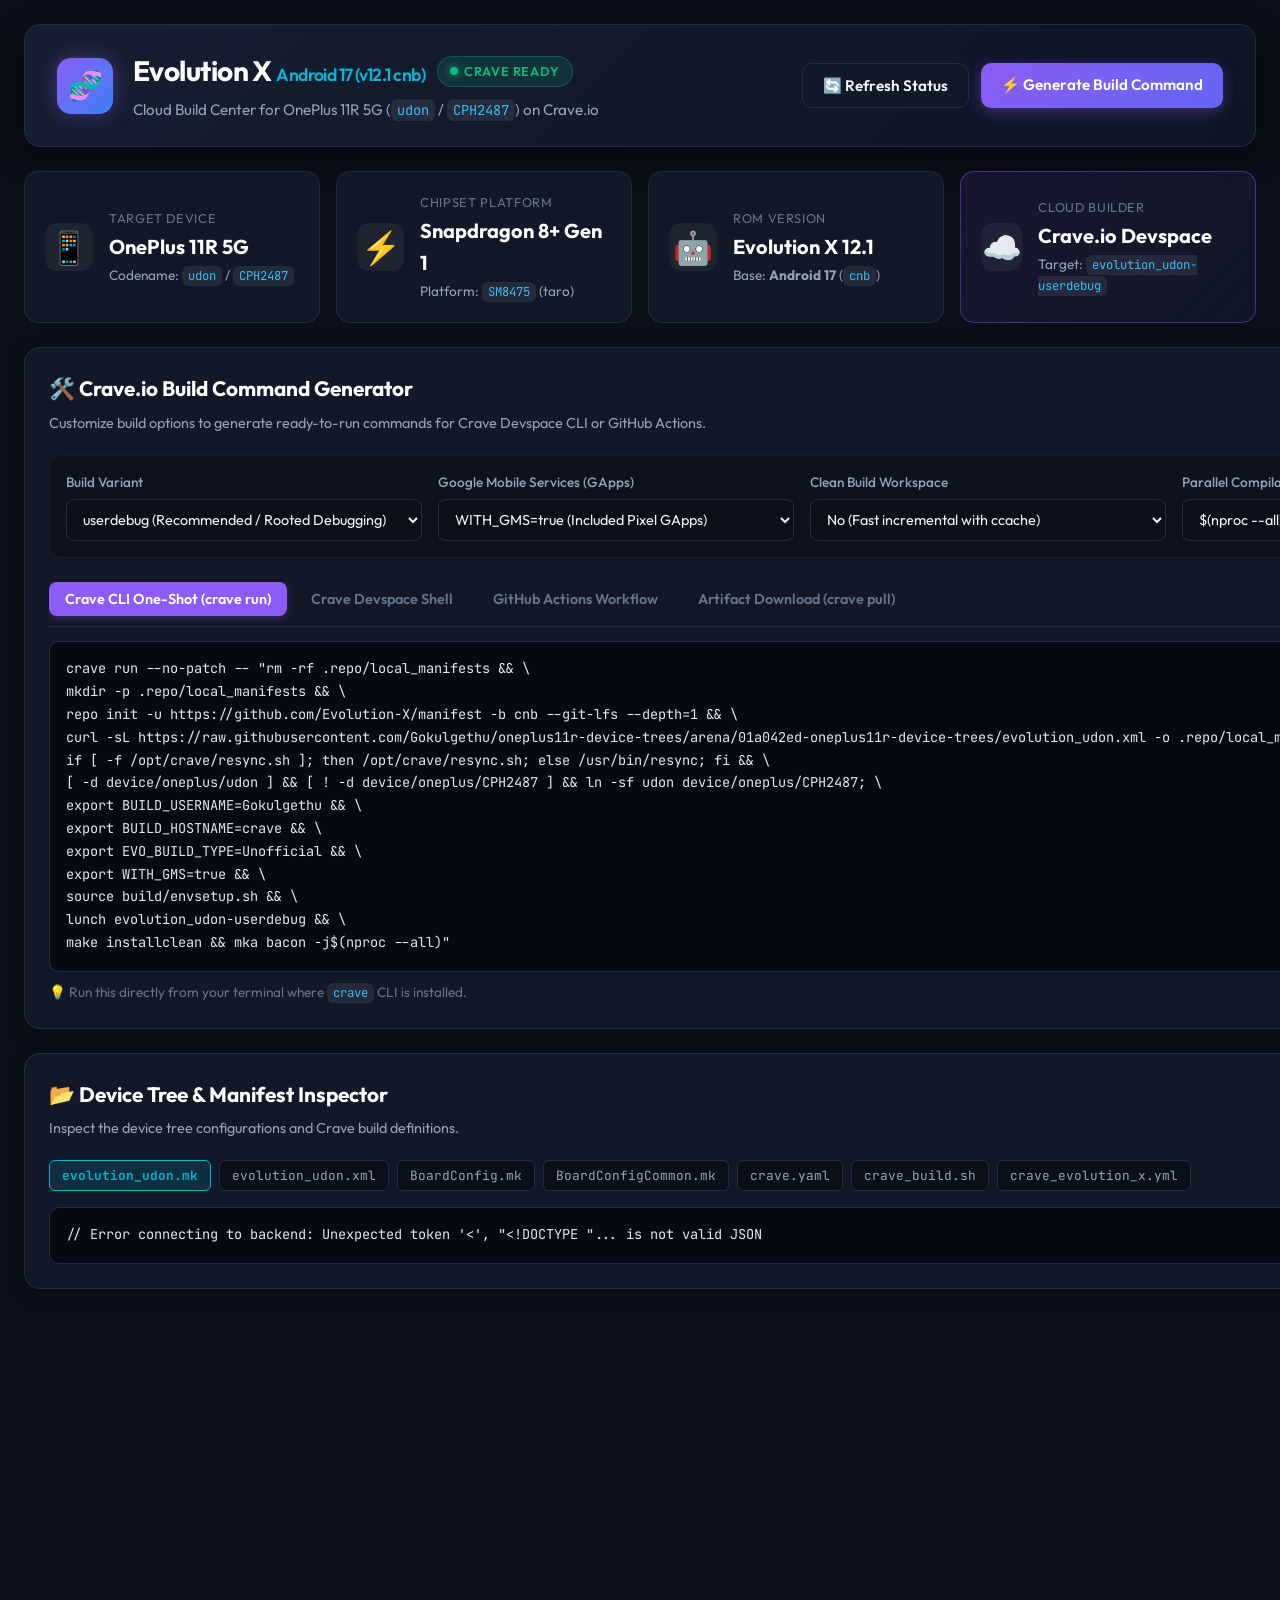
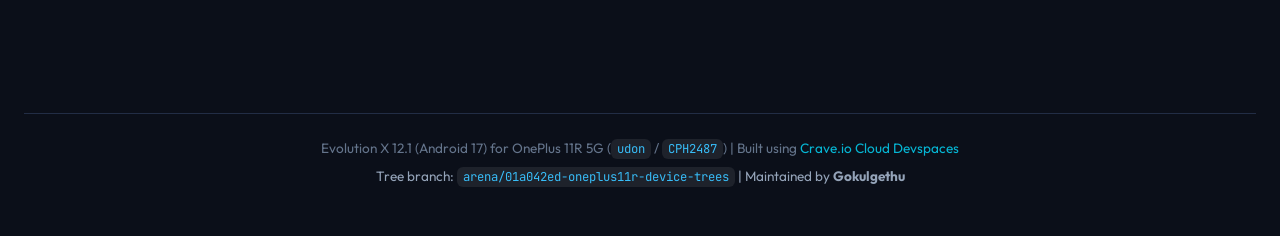
==== dashboard/public/index.html @ c876574c "feat: Add Evolution X Android 17 build support and Crave.io automation for OnePlus 11R (udon) Co-aut" ====
<!DOCTYPE html>
<html lang="en">
<head>
  <meta charset="UTF-8" />
  <meta name="viewport" content="width=device-width, initial-scale=1.0" />
  <title>Evolution X Android 17 — OnePlus 11R (udon) Crave.io Builder</title>
  <link rel="stylesheet" href="style.css" />
  <link rel="preconnect" href="https://fonts.googleapis.com" />
  <link rel="preconnect" href="https://fonts.gstatic.com" crossorigin />
  <link href="https://fonts.googleapis.com/css2?family=JetBrains+Mono:wght@400;500;700&family=Outfit:wght@400;500;600;700;800&display=swap" rel="stylesheet" />
</head>
<body>
  <div class="app-container">
    <!-- Header -->
    <header class="header">
      <div class="header-content">
        <div class="logo-group">
          <div class="brand-badge">
            <span class="icon-evo">🧬</span>
          </div>
          <div>
            <div class="title-row">
              <h1>Evolution X <span class="version-tag">Android 17 (v12.1 cnb)</span></h1>
              <span class="status-pill status-ready"><span class="dot"></span> Crave Ready</span>
            </div>
            <p class="subtitle">Cloud Build Center for OnePlus 11R 5G (<code>udon</code> / <code>CPH2487</code>) on Crave.io</p>
          </div>
        </div>

        <div class="header-actions">
          <button class="btn btn-secondary" id="refreshBtn">🔄 Refresh Status</button>
          <a href="#commandSection" class="btn btn-primary">⚡ Generate Build Command</a>
        </div>
      </div>
    </header>

    <!-- Stats Grid -->
    <section class="stats-grid">
      <div class="stat-card">
        <span class="stat-icon">📱</span>
        <div class="stat-info">
          <div class="stat-label">Target Device</div>
          <div class="stat-val">OnePlus 11R 5G</div>
          <div class="stat-sub">Codename: <code>udon</code> / <code>CPH2487</code></div>
        </div>
      </div>

      <div class="stat-card">
        <span class="stat-icon">⚡</span>
        <div class="stat-info">
          <div class="stat-label">Chipset Platform</div>
          <div class="stat-val">Snapdragon 8+ Gen 1</div>
          <div class="stat-sub">Platform: <code>SM8475</code> (taro)</div>
        </div>
      </div>

      <div class="stat-card">
        <span class="stat-icon">🤖</span>
        <div class="stat-info">
          <div class="stat-label">ROM Version</div>
          <div class="stat-val">Evolution X 12.1</div>
          <div class="stat-sub">Base: <strong>Android 17</strong> (<code>cnb</code>)</div>
        </div>
      </div>

      <div class="stat-card highlight">
        <span class="stat-icon">☁️</span>
        <div class="stat-info">
          <div class="stat-label">Cloud Builder</div>
          <div class="stat-val">Crave.io Devspace</div>
          <div class="stat-sub">Target: <code>evolution_udon-userdebug</code></div>
        </div>
      </div>
    </section>

    <!-- Main Content Grid -->
    <div class="main-layout">
      <!-- Left Column: Crave Build Configurator -->
      <div class="col-primary">
        <!-- Interactive Builder -->
        <section class="card" id="commandSection">
          <div class="card-header">
            <div class="header-title">
              <h2>🛠️ Crave.io Build Command Generator</h2>
              <span class="card-badge">Instant Execution</span>
            </div>
            <p>Customize build options to generate ready-to-run commands for Crave Devspace CLI or GitHub Actions.</p>
          </div>

          <div class="config-grid">
            <div class="form-group">
              <label for="buildType">Build Variant</label>
              <select id="buildType" class="input-control">
                <option value="userdebug" selected>userdebug (Recommended / Rooted Debugging)</option>
                <option value="user">user (Production / Official Testing)</option>
                <option value="eng">eng (Engineering / Verbose Debug)</option>
              </select>
            </div>

            <div class="form-group">
              <label for="gappsOption">Google Mobile Services (GApps)</label>
              <select id="gappsOption" class="input-control">
                <option value="true" selected>WITH_GMS=true (Included Pixel GApps)</option>
                <option value="false">WITH_GMS=false (Vanilla AOSP)</option>
              </select>
            </div>

            <div class="form-group">
              <label for="cleanBuild">Clean Build Workspace</label>
              <select id="cleanBuild" class="input-control">
                <option value="no" selected>No (Fast incremental with ccache)</option>
                <option value="yes">Yes (Clean full rebuild)</option>
              </select>
            </div>

            <div class="form-group">
              <label for="cpuJobs">Parallel Compilation Cores</label>
              <select id="cpuJobs" class="input-control">
                <option value="$(nproc --all)" selected>$(nproc --all) (All Crave cloud cores)</option>
                <option value="32">32 Cores</option>
                <option value="16">16 Cores</option>
              </select>
            </div>
          </div>

          <!-- Command Display Tabs -->
          <div class="tabs-container">
            <div class="tab-buttons">
              <button class="tab-btn active" data-tab="craveRunTab">Crave CLI One-Shot (crave run)</button>
              <button class="tab-btn" data-tab="devspaceTab">Crave Devspace Shell</button>
              <button class="tab-btn" data-tab="ghTab">GitHub Actions Workflow</button>
              <button class="tab-btn" data-tab="pullTab">Artifact Download (crave pull)</button>
            </div>

            <div class="tab-content active" id="craveRunTab">
              <div class="code-wrapper">
                <pre><code id="craveRunCode">crave run --no-patch -- "..."</code></pre>
                <button class="copy-btn" data-target="craveRunCode">📋 Copy Command</button>
              </div>
              <p class="tab-note">💡 Run this directly from your terminal where <code>crave</code> CLI is installed.</p>
            </div>

            <div class="tab-content" id="devspaceTab">
              <div class="code-wrapper">
                <pre><code id="devspaceCode">./crave_build.sh</code></pre>
                <button class="copy-btn" data-target="devspaceCode">📋 Copy Script</button>
              </div>
              <p class="tab-note">💡 Run inside an active Crave Devspace terminal container.</p>
            </div>

            <div class="tab-content" id="ghTab">
              <div class="code-wrapper">
                <pre><code id="ghCode">gh workflow run "Build Evolution X Android 17 (Crave.io)" --ref arena/01a042ed-oneplus11r-device-trees</code></pre>
                <button class="copy-btn" data-target="ghCode">📋 Copy GH CLI</button>
              </div>
              <p class="tab-note">💡 Triggers the automated GitHub Actions runner which handles Crave dispatch, artifact pulling, and release publishing.</p>
            </div>

            <div class="tab-content" id="pullTab">
              <div class="code-wrapper">
                <pre><code id="pullCode">crave pull out/target/product/udon/*.zip
crave pull out/target/product/udon/*.img</code></pre>
                <button class="copy-btn" data-target="pullCode">📋 Copy Pull Commands</button>
              </div>
              <p class="tab-note">💡 Pulls the generated ROM zip, boot, dtbo, vendor_boot, and recovery images from Crave cloud storage.</p>
            </div>
          </div>
        </section>

        <!-- Live File Viewer -->
        <section class="card">
          <div class="card-header">
            <div class="header-title">
              <h2>📂 Device Tree & Manifest Inspector</h2>
              <span class="card-badge" id="activeFileName">evolution_udon.mk</span>
            </div>
            <p>Inspect the device tree configurations and Crave build definitions.</p>
          </div>

          <div class="file-selector-row">
            <button class="file-chip active" data-file="evolution_udon.mk">evolution_udon.mk</button>
            <button class="file-chip" data-file="evolution_udon.xml">evolution_udon.xml</button>
            <button class="file-chip" data-file="BoardConfig.mk">BoardConfig.mk</button>
            <button class="file-chip" data-file="BoardConfigCommon.mk">BoardConfigCommon.mk</button>
            <button class="file-chip" data-file="crave.yaml">crave.yaml</button>
            <button class="file-chip" data-file="crave_build.sh">crave_build.sh</button>
            <button class="file-chip" data-file=".github/workflows/crave_evolution_x.yml">crave_evolution_x.yml</button>
          </div>

          <div class="code-wrapper file-viewer-box">
            <pre><code id="fileContent">Loading configuration file...</code></pre>
            <button class="copy-btn" data-target="fileContent">📋 Copy File</button>
          </div>
        </section>
      </div>

      <!-- Right Column: Specs & Flashing Guide -->
      <div class="col-secondary">
        <!-- Hardware & HAL Matrix -->
        <section class="card">
          <div class="card-header">
            <div class="header-title">
              <h3>📱 OnePlus 11R Hardware Profile</h3>
            </div>
          </div>
          <div class="specs-table">
            <div class="spec-row">
              <span class="spec-name">SoC Chipset</span>
              <span class="spec-value">Snapdragon 8+ Gen 1 (4nm)</span>
            </div>
            <div class="spec-row">
              <span class="spec-name">GPU</span>
              <span class="spec-value">Adreno 730 @ 900MHz</span>
            </div>
            <div class="spec-row">
              <span class="spec-name">Display</span>
              <span class="spec-value">6.74" 1240x2772 120Hz AMOLED</span>
            </div>
            <div class="spec-row">
              <span class="spec-name">DPI Density</span>
              <span class="spec-value">450 DPI (xxxhdpi)</span>
            </div>
            <div class="spec-row">
              <span class="spec-name">Optical FOD</span>
              <span class="spec-value">X=445, Y=2200, S=190</span>
            </div>
            <div class="spec-row">
              <span class="spec-name">Primary Camera</span>
              <span class="spec-value">50MP Sony IMX890 OIS</span>
            </div>
            <div class="spec-row">
              <span class="spec-name">Charging</span>
              <span class="spec-value">100W SuperVOOC (dual-cell)</span>
            </div>
            <div class="spec-row">
              <span class="spec-name">Partitions</span>
              <span class="spec-value">Dynamic Partitions (A/B)</span>
            </div>
          </div>
        </section>

        <!-- Evolution X Android 17 Features -->
        <section class="card">
          <div class="card-header">
            <div class="header-title">
              <h3>✨ Evolution X 12.1 Features</h3>
            </div>
          </div>
          <ul class="feature-list">
            <li><span class="tick">✔</span> <strong>Android 17 (cnb)</strong> latest upstream base</li>
            <li><span class="tick">✔</span> <strong>Full Google Pixel Experience</strong> (Pixel Launcher, Weather, Sounds)</li>
            <li><span class="tick">✔</span> <strong>The Evolver</strong> customizer (QS styles, Lockscreen clock, Statusbar)</li>
            <li><span class="tick">✔</span> <strong>Under-Display Fingerprint</strong> custom animations & fast unlock</li>
            <li><span class="tick">✔</span> <strong>Quick Tap / Columbus gesture</strong> support</li>
            <li><span class="tick">✔</span> <strong>Face Unlock</strong> & biometric integration</li>
            <li><span class="tick">✔</span> <strong>Play Integrity Fix</strong> & certification bypass</li>
          </ul>
        </section>

        <!-- Flashing Instructions -->
        <section class="card">
          <div class="card-header">
            <div class="header-title">
              <h3>📲 Flashing Instructions</h3>
            </div>
          </div>
          <ol class="steps-list">
            <li>
              <strong>Reboot into Recovery</strong>
              <code>adb reboot recovery</code>
            </li>
            <li>
              <strong>Format Data (Mandatory)</strong>
              <p>Navigate to Wipe &gt; Format Data &gt; type <code>yes</code> to initialize Android 17 FBE.</p>
            </li>
            <li>
              <strong>Sideload ROM Package</strong>
              <code>adb sideload EvolutionX-17.0-*-udon-*.zip</code>
            </li>
            <li>
              <strong>Reboot System</strong>
              <p>Reboot to system and enjoy Evolution X on Android 17!</p>
            </li>
          </ol>
        </section>
      </div>
    </div>

    <!-- Footer -->
    <footer class="footer">
      <div class="footer-content">
        <p>Evolution X 12.1 (Android 17) for OnePlus 11R 5G (<code>udon</code> / <code>CPH2487</code>) | Built using <a href="https://crave.io" target="_blank" rel="noopener">Crave.io Cloud Devspaces</a></p>
        <p class="repo-ref">Tree branch: <code>arena/01a042ed-oneplus11r-device-trees</code> | Maintained by <strong>Gokulgethu</strong></p>
      </div>
    </footer>
  </div>

  <script src="app.js"></script>
</body>
</html>
---- dashboard/public/style.css ----
:root {
  --bg-dark: #0b0f19;
  --bg-card: #121827;
  --bg-card-hover: #182033;
  --bg-code: #070a12;
  --border-color: #222d45;
  --border-glow: #3b82f644;
  --text-primary: #f1f5f9;
  --text-secondary: #94a3b8;
  --text-muted: #64748b;
  --accent-evo: #8b5cf6;
  --accent-evo-hover: #7c3aed;
  --accent-op-red: #ef4444;
  --accent-cyan: #06b6d4;
  --accent-green: #10b981;
  --font-sans: 'Outfit', -apple-system, BlinkMacSystemFont, 'Segoe UI', Roboto, sans-serif;
  --font-mono: 'JetBrains Mono', 'Fira Code', Consolas, monospace;
}

* {
  box-sizing: border-box;
  margin: 0;
  padding: 0;
}

body {
  background-color: var(--bg-dark);
  color: var(--text-primary);
  font-family: var(--font-sans);
  line-height: 1.6;
  min-height: 100vh;
  padding: 24px;
}

.app-container {
  max-width: 1400px;
  margin: 0 auto;
  display: flex;
  flex-direction: column;
  gap: 24px;
}

/* Header */
.header {
  background: linear-gradient(135deg, #161e31 0%, #0e1526 100%);
  border: 1px solid var(--border-color);
  border-radius: 16px;
  padding: 24px 32px;
  box-shadow: 0 10px 30px rgba(0, 0, 0, 0.4);
}

.header-content {
  display: flex;
  align-items: center;
  justify-content: space-between;
  flex-wrap: wrap;
  gap: 20px;
}

.logo-group {
  display: flex;
  align-items: center;
  gap: 20px;
}

.brand-badge {
  width: 56px;
  height: 56px;
  border-radius: 14px;
  background: linear-gradient(135deg, #8b5cf6, #3b82f6);
  display: flex;
  align-items: center;
  justify-content: center;
  font-size: 28px;
  box-shadow: 0 0 20px rgba(139, 92, 246, 0.4);
}

.title-row {
  display: flex;
  align-items: center;
  gap: 12px;
  flex-wrap: wrap;
}

h1 {
  font-size: 1.75rem;
  font-weight: 700;
  color: #fff;
  letter-spacing: -0.02em;
}

.version-tag {
  color: var(--accent-cyan);
  font-weight: 600;
  font-size: 1.1rem;
}

.status-pill {
  display: inline-flex;
  align-items: center;
  gap: 6px;
  font-size: 0.8rem;
  font-weight: 600;
  padding: 4px 12px;
  border-radius: 9999px;
  text-transform: uppercase;
  letter-spacing: 0.05em;
}

.status-ready {
  background-color: rgba(16, 185, 129, 0.15);
  color: var(--accent-green);
  border: 1px solid rgba(16, 185, 129, 0.3);
}

.status-ready .dot {
  width: 8px;
  height: 8px;
  border-radius: 50%;
  background-color: var(--accent-green);
  box-shadow: 0 0 8px var(--accent-green);
  animation: pulse 2s infinite;
}

@keyframes pulse {
  0%, 100% { opacity: 1; transform: scale(1); }
  50% { opacity: 0.5; transform: scale(1.2); }
}

.subtitle {
  color: var(--text-secondary);
  font-size: 0.95rem;
  margin-top: 4px;
}

code {
  font-family: var(--font-mono);
  background-color: rgba(255, 255, 255, 0.08);
  padding: 2px 6px;
  border-radius: 6px;
  font-size: 0.9em;
  color: #38bdf8;
}

/* Header Buttons */
.header-actions {
  display: flex;
  gap: 12px;
  flex-wrap: wrap;
}

.btn {
  padding: 10px 20px;
  border-radius: 10px;
  font-size: 0.95rem;
  font-weight: 600;
  font-family: var(--font-sans);
  cursor: pointer;
  transition: all 0.2s ease;
  border: none;
  text-decoration: none;
  display: inline-flex;
  align-items: center;
  gap: 8px;
}

.btn-primary {
  background: linear-gradient(135deg, var(--accent-evo), #6366f1);
  color: white;
  box-shadow: 0 4px 14px rgba(139, 92, 246, 0.35);
}

.btn-primary:hover {
  background: linear-gradient(135deg, var(--accent-evo-hover), #4f46e5);
  transform: translateY(-1px);
  box-shadow: 0 6px 20px rgba(139, 92, 246, 0.5);
}

.btn-secondary {
  background-color: var(--bg-card);
  color: var(--text-primary);
  border: 1px solid var(--border-color);
}

.btn-secondary:hover {
  background-color: var(--bg-card-hover);
  border-color: #3b82f6;
}

/* Stats Grid */
.stats-grid {
  display: grid;
  grid-template-columns: repeat(auto-fit, minmax(240px, 1fr));
  gap: 16px;
}

.stat-card {
  background-color: var(--bg-card);
  border: 1px solid var(--border-color);
  border-radius: 14px;
  padding: 20px;
  display: flex;
  align-items: center;
  gap: 16px;
  transition: transform 0.2s, border-color 0.2s;
}

.stat-card:hover {
  transform: translateY(-2px);
  border-color: #3b82f6;
}

.stat-card.highlight {
  border-color: rgba(139, 92, 246, 0.4);
  background: linear-gradient(135deg, rgba(139, 92, 246, 0.1) 0%, var(--bg-card) 100%);
}

.stat-icon {
  font-size: 2rem;
  background-color: rgba(255, 255, 255, 0.05);
  width: 48px;
  height: 48px;
  display: flex;
  align-items: center;
  justify-content: center;
  border-radius: 12px;
}

.stat-label {
  font-size: 0.8rem;
  color: var(--text-muted);
  text-transform: uppercase;
  letter-spacing: 0.05em;
}

.stat-val {
  font-size: 1.25rem;
  font-weight: 700;
  color: #fff;
  margin: 2px 0;
}

.stat-sub {
  font-size: 0.85rem;
  color: var(--text-secondary);
}

/* Main Layout */
.main-layout {
  display: grid;
  grid-template-columns: 1fr 380px;
  gap: 24px;
}

@media (max-width: 1024px) {
  .main-layout {
    grid-template-columns: 1fr;
  }
}

.col-primary, .col-secondary {
  display: flex;
  flex-direction: column;
  gap: 24px;
}

/* Cards */
.card {
  background-color: var(--bg-card);
  border: 1px solid var(--border-color);
  border-radius: 16px;
  padding: 24px;
  box-shadow: 0 4px 20px rgba(0, 0, 0, 0.2);
}

.card-header {
  margin-bottom: 20px;
}

.header-title {
  display: flex;
  align-items: center;
  justify-content: space-between;
  margin-bottom: 6px;
}

h2 {
  font-size: 1.3rem;
  font-weight: 700;
  color: #fff;
}

h3 {
  font-size: 1.1rem;
  font-weight: 600;
  color: #fff;
}

.card-header p {
  color: var(--text-secondary);
  font-size: 0.9rem;
}

.card-badge {
  font-size: 0.75rem;
  font-family: var(--font-mono);
  background-color: rgba(139, 92, 246, 0.15);
  color: var(--accent-evo);
  border: 1px solid rgba(139, 92, 246, 0.3);
  padding: 3px 8px;
  border-radius: 6px;
}

/* Config Grid */
.config-grid {
  display: grid;
  grid-template-columns: repeat(auto-fit, minmax(220px, 1fr));
  gap: 16px;
  margin-bottom: 24px;
  background-color: rgba(0, 0, 0, 0.25);
  padding: 16px;
  border-radius: 12px;
  border: 1px solid rgba(255, 255, 255, 0.05);
}

.form-group {
  display: flex;
  flex-direction: column;
  gap: 6px;
}

label {
  font-size: 0.85rem;
  font-weight: 500;
  color: var(--text-secondary);
}

.input-control {
  background-color: var(--bg-dark);
  border: 1px solid var(--border-color);
  color: var(--text-primary);
  padding: 10px 12px;
  border-radius: 8px;
  font-family: var(--font-sans);
  font-size: 0.9rem;
  outline: none;
  transition: border-color 0.2s;
}

.input-control:focus {
  border-color: var(--accent-evo);
}

/* Tabs */
.tabs-container {
  display: flex;
  flex-direction: column;
  gap: 14px;
}

.tab-buttons {
  display: flex;
  gap: 8px;
  border-bottom: 1px solid var(--border-color);
  padding-bottom: 10px;
  overflow-x: auto;
}

.tab-btn {
  background: none;
  border: none;
  color: var(--text-muted);
  font-family: var(--font-sans);
  font-size: 0.9rem;
  font-weight: 600;
  padding: 8px 16px;
  border-radius: 8px;
  cursor: pointer;
  white-space: nowrap;
  transition: all 0.2s;
}

.tab-btn:hover {
  color: var(--text-primary);
  background-color: rgba(255, 255, 255, 0.05);
}

.tab-btn.active {
  color: #fff;
  background-color: var(--accent-evo);
  box-shadow: 0 2px 10px rgba(139, 92, 246, 0.3);
}

.tab-content {
  display: none;
}

.tab-content.active {
  display: block;
}

.tab-note {
  font-size: 0.85rem;
  color: var(--text-muted);
  margin-top: 10px;
}

/* Code Wrapper */
.code-wrapper {
  position: relative;
  background-color: var(--bg-code);
  border: 1px solid var(--border-color);
  border-radius: 10px;
  padding: 16px;
  overflow-x: auto;
}

pre code {
  font-family: var(--font-mono);
  font-size: 0.85rem;
  line-height: 1.5;
  color: #e2e8f0;
  background: none;
  padding: 0;
  white-space: pre;
}

.copy-btn {
  position: absolute;
  top: 12px;
  right: 12px;
  background-color: rgba(30, 41, 59, 0.8);
  backdrop-filter: blur(8px);
  color: var(--text-primary);
  border: 1px solid var(--border-color);
  border-radius: 6px;
  padding: 6px 12px;
  font-size: 0.8rem;
  font-family: var(--font-sans);
  font-weight: 500;
  cursor: pointer;
  transition: all 0.2s;
}

.copy-btn:hover {
  background-color: var(--accent-evo);
  border-color: var(--accent-evo);
  color: white;
}

.copy-btn.copied {
  background-color: var(--accent-green);
  border-color: var(--accent-green);
  color: white;
}

/* File Viewer */
.file-selector-row {
  display: flex;
  gap: 8px;
  flex-wrap: wrap;
  margin-bottom: 16px;
}

.file-chip {
  background-color: var(--bg-dark);
  border: 1px solid var(--border-color);
  color: var(--text-secondary);
  padding: 6px 12px;
  border-radius: 6px;
  font-size: 0.8rem;
  font-family: var(--font-mono);
  cursor: pointer;
  transition: all 0.2s;
}

.file-chip:hover {
  border-color: var(--accent-cyan);
  color: var(--text-primary);
}

.file-chip.active {
  background-color: rgba(6, 182, 212, 0.15);
  border-color: var(--accent-cyan);
  color: var(--accent-cyan);
  font-weight: 600;
}

.file-viewer-box {
  max-height: 480px;
  overflow-y: auto;
}

/* Specs Table */
.specs-table {
  display: flex;
  flex-direction: column;
  gap: 10px;
}

.spec-row {
  display: flex;
  justify-content: space-between;
  padding: 8px 12px;
  background-color: rgba(0, 0, 0, 0.2);
  border-radius: 8px;
  border: 1px solid rgba(255, 255, 255, 0.03);
  font-size: 0.85rem;
}

.spec-name {
  color: var(--text-muted);
}

.spec-value {
  color: #fff;
  font-weight: 500;
  font-family: var(--font-mono);
}

/* Features List */
.feature-list {
  list-style: none;
  display: flex;
  flex-direction: column;
  gap: 10px;
  font-size: 0.9rem;
}

.feature-list li {
  display: flex;
  align-items: flex-start;
  gap: 10px;
  color: var(--text-secondary);
}

.feature-list li strong {
  color: var(--text-primary);
}

.tick {
  color: var(--accent-green);
  font-weight: bold;
}

/* Steps List */
.steps-list {
  padding-left: 20px;
  display: flex;
  flex-direction: column;
  gap: 14px;
  font-size: 0.9rem;
  color: var(--text-secondary);
}

.steps-list li strong {
  color: var(--text-primary);
  display: block;
  margin-bottom: 4px;
}

.steps-list li p {
  font-size: 0.85rem;
  color: var(--text-muted);
}

.steps-list li code {
  display: inline-block;
  margin-top: 4px;
}

/* Footer */
.footer {
  border-top: 1px solid var(--border-color);
  padding: 24px 0;
  text-align: center;
  color: var(--text-muted);
  font-size: 0.85rem;
}

.footer-content {
  display: flex;
  flex-direction: column;
  gap: 6px;
}

.footer a {
  color: var(--accent-cyan);
  text-decoration: none;
}

.footer a:hover {
  text-decoration: underline;
}

.repo-ref {
  color: var(--text-secondary);
}
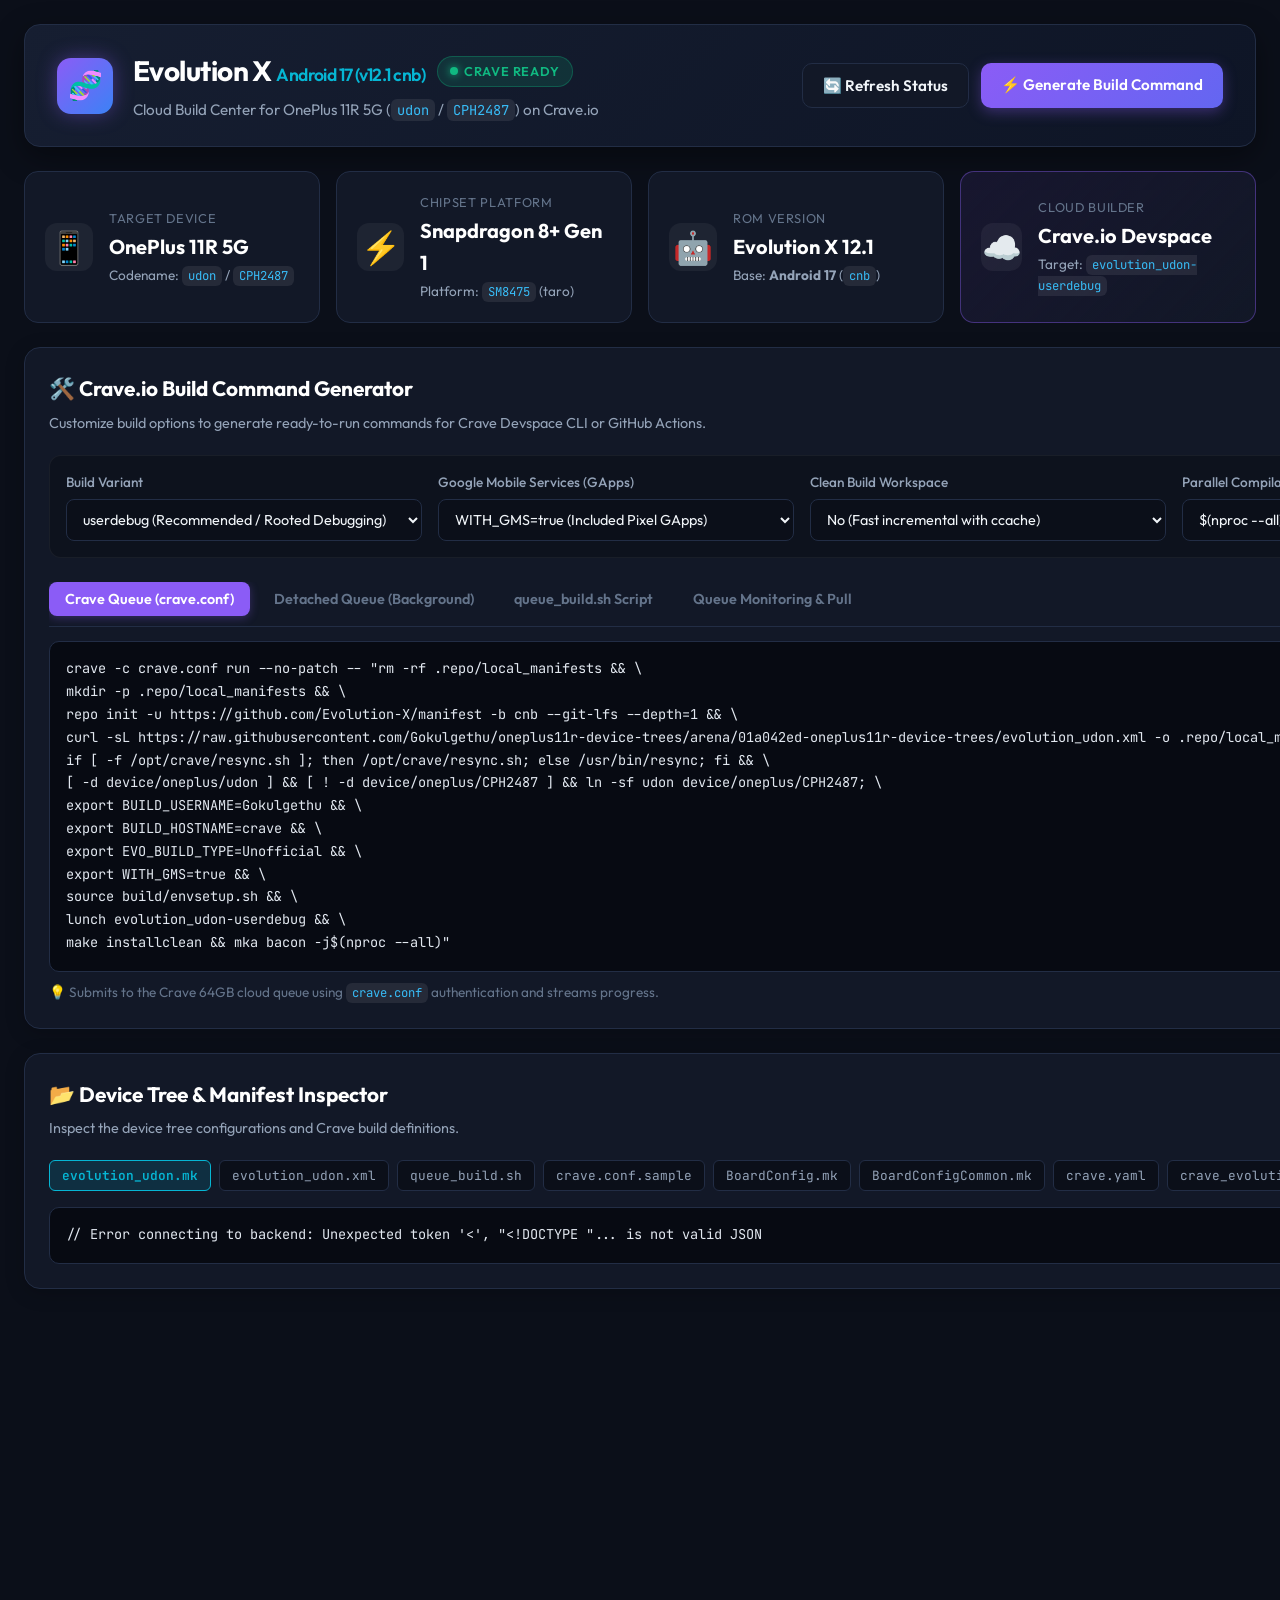
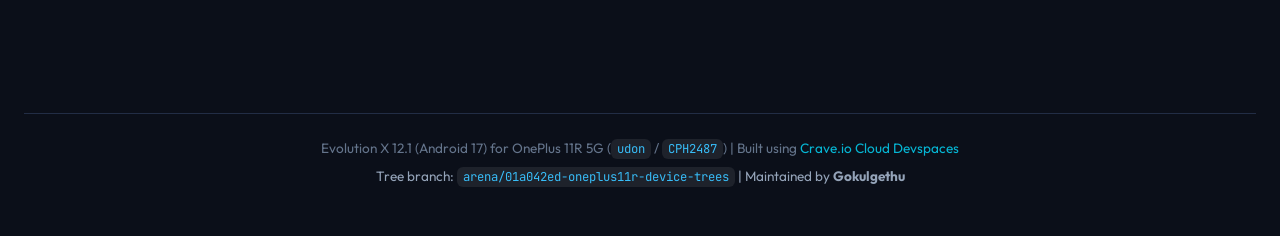
==== commit dc032433: "feat: Add crave.conf cloud queue build runner and documentation Co-authored-by: arena-agent <2970537" ====
--- a/dashboard/public/index.html
+++ b/dashboard/public/index.html
@@ -126,43 +126,50 @@
           <!-- Command Display Tabs -->
           <div class="tabs-container">
             <div class="tab-buttons">
-              <button class="tab-btn active" data-tab="craveRunTab">Crave CLI One-Shot (crave run)</button>
-              <button class="tab-btn" data-tab="devspaceTab">Crave Devspace Shell</button>
-              <button class="tab-btn" data-tab="ghTab">GitHub Actions Workflow</button>
-              <button class="tab-btn" data-tab="pullTab">Artifact Download (crave pull)</button>
-            </div>
-
-            <div class="tab-content active" id="craveRunTab">
+              <button class="tab-btn active" data-tab="craveQueueTab">Crave Queue (crave.conf)</button>
+              <button class="tab-btn" data-tab="detachedQueueTab">Detached Queue (Background)</button>
+              <button class="tab-btn" data-tab="scriptTab">queue_build.sh Script</button>
+              <button class="tab-btn" data-tab="monitorTab">Queue Monitoring & Pull</button>
+            </div>
+
+            <div class="tab-content active" id="craveQueueTab">
               <div class="code-wrapper">
-                <pre><code id="craveRunCode">crave run --no-patch -- "..."</code></pre>
-                <button class="copy-btn" data-target="craveRunCode">📋 Copy Command</button>
+                <pre><code id="craveQueueCode">crave -c crave.conf run --no-patch -- "..."</code></pre>
+                <button class="copy-btn" data-target="craveQueueCode">📋 Copy Queue Command</button>
               </div>
-              <p class="tab-note">💡 Run this directly from your terminal where <code>crave</code> CLI is installed.</p>
-            </div>
-
-            <div class="tab-content" id="devspaceTab">
+              <p class="tab-note">💡 Submits to the Crave 64GB cloud queue using <code>crave.conf</code> authentication and streams progress.</p>
+            </div>
+
+            <div class="tab-content" id="detachedQueueTab">
               <div class="code-wrapper">
-                <pre><code id="devspaceCode">./crave_build.sh</code></pre>
-                <button class="copy-btn" data-target="devspaceCode">📋 Copy Script</button>
+                <pre><code id="detachedQueueCode">crave -c crave.conf run --detached --no-patch -- "..."</code></pre>
+                <button class="copy-btn" data-target="detachedQueueCode">📋 Copy Detached Command</button>
               </div>
-              <p class="tab-note">💡 Run inside an active Crave Devspace terminal container.</p>
-            </div>
-
-            <div class="tab-content" id="ghTab">
+              <p class="tab-note">💡 Submits the job to the Crave queue in the background. You can safely disconnect your terminal.</p>
+            </div>
+
+            <div class="tab-content" id="scriptTab">
               <div class="code-wrapper">
-                <pre><code id="ghCode">gh workflow run "Build Evolution X Android 17 (Crave.io)" --ref arena/01a042ed-oneplus11r-device-trees</code></pre>
-                <button class="copy-btn" data-target="ghCode">📋 Copy GH CLI</button>
+                <pre><code id="scriptCode">./queue_build.sh</code></pre>
+                <button class="copy-btn" data-target="scriptCode">📋 Copy Runner</button>
               </div>
-              <p class="tab-note">💡 Triggers the automated GitHub Actions runner which handles Crave dispatch, artifact pulling, and release publishing.</p>
-            </div>
-
-            <div class="tab-content" id="pullTab">
+              <p class="tab-note">💡 Helper script that auto-detects <code>crave.conf</code>, submits to queue, and pulls artifacts upon completion.</p>
+            </div>
+
+            <div class="tab-content" id="monitorTab">
               <div class="code-wrapper">
-                <pre><code id="pullCode">crave pull out/target/product/udon/*.zip
+                <pre><code id="monitorCode"># Check position in queue and running builds:
+crave list
+
+# Stream live compilation logs:
+crave getlog
+
+# Pull flashable ROM zip after queue finishes:
+crave pull out/target/product/udon/*.zip
 crave pull out/target/product/udon/*.img</code></pre>
-                <button class="copy-btn" data-target="pullCode">📋 Copy Pull Commands</button>
+                <button class="copy-btn" data-target="monitorCode">📋 Copy Monitoring Commands</button>
               </div>
-              <p class="tab-note">💡 Pulls the generated ROM zip, boot, dtbo, vendor_boot, and recovery images from Crave cloud storage.</p>
+              <p class="tab-note">💡 Track your queue status or inspect logs at any time.</p>
             </div>
           </div>
         </section>
@@ -180,11 +187,12 @@
           <div class="file-selector-row">
             <button class="file-chip active" data-file="evolution_udon.mk">evolution_udon.mk</button>
             <button class="file-chip" data-file="evolution_udon.xml">evolution_udon.xml</button>
+            <button class="file-chip" data-file="queue_build.sh">queue_build.sh</button>
+            <button class="file-chip" data-file="crave.conf.sample">crave.conf.sample</button>
             <button class="file-chip" data-file="BoardConfig.mk">BoardConfig.mk</button>
             <button class="file-chip" data-file="BoardConfigCommon.mk">BoardConfigCommon.mk</button>
             <button class="file-chip" data-file="crave.yaml">crave.yaml</button>
-            <button class="file-chip" data-file="crave_build.sh">crave_build.sh</button>
-            <button class="file-chip" data-file=".github/workflows/crave_evolution_x.yml">crave_evolution_x.yml</button>
+            <button class="file-chip" data-file="ci/crave_evolution_x.yml">crave_evolution_x.yml</button>
           </div>
 
           <div class="code-wrapper file-viewer-box">
